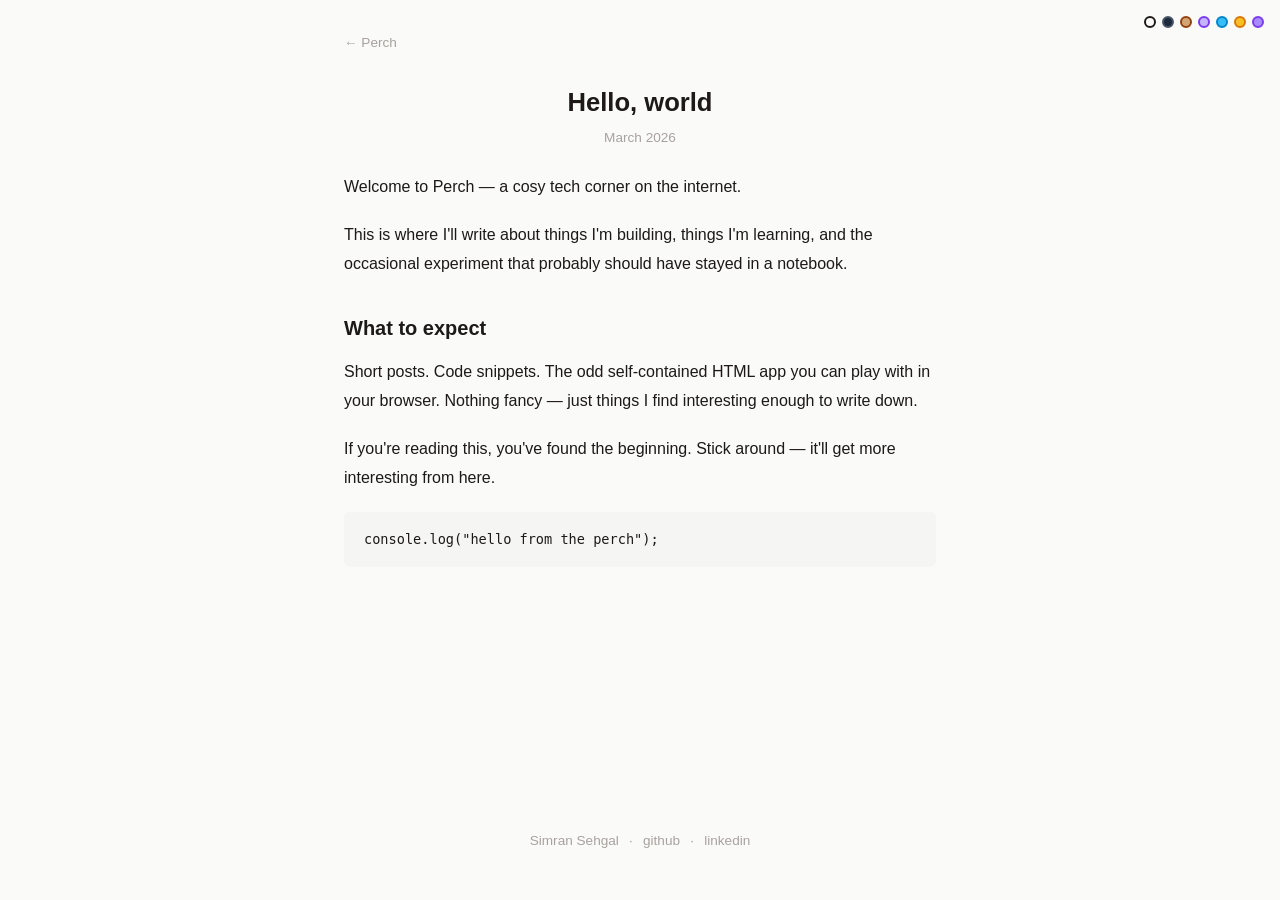
==== posts/hello-world.html @ 26790ab5 "feat: add hello-world sample blog post Co-Authored-By: Claude Sonnet 4.6 <noreply@anthropic.com>" ====
<!DOCTYPE html>
<html lang="en" data-theme="light">
<head>
  <meta charset="UTF-8">
  <meta name="viewport" content="width=device-width, initial-scale=1.0">
  <title>Hello, world — Perch</title>
  <link rel="stylesheet" href="../style.css">
  <script src="../theme.js"></script>
</head>
<body>

  <div class="theme-dots">
    <span class="theme-dot" data-theme="light" title="Light"></span>
    <span class="theme-dot" data-theme="dark" title="Dark"></span>
    <span class="theme-dot" data-theme="warm" title="Warm"></span>
    <span class="theme-dot" data-theme="lavender" title="Lavender"></span>
    <span class="theme-dot" data-theme="blueprint" title="Blueprint"></span>
    <span class="theme-dot" data-theme="starry" title="Starry"></span>
    <span class="theme-dot" data-theme="gingham" title="Gingham"></span>
  </div>

  <a class="back-link" href="../index.html">&larr; Perch</a>

  <header class="post-header">
    <h1 class="post-title">Hello, world</h1>
    <p class="post-meta">March 2026</p>
  </header>

  <article class="post-body">
    <p>Welcome to Perch — a cosy tech corner on the internet.</p>

    <p>This is where I'll write about things I'm building, things I'm learning, and the occasional experiment that probably should have stayed in a notebook.</p>

    <h2>What to expect</h2>

    <p>Short posts. Code snippets. The odd self-contained HTML app you can play with in your browser. Nothing fancy — just things I find interesting enough to write down.</p>

    <p>If you're reading this, you've found the beginning. Stick around — it'll get more interesting from here.</p>

    <pre><code>console.log("hello from the perch");</code></pre>
  </article>

  <footer class="site-footer">
    Simran Sehgal
    <span class="footer-sep">&middot;</span>
    <a href="https://github.com/simransehgal">github</a>
    <span class="footer-sep">&middot;</span>
    <a href="https://linkedin.com/in/simransehgal">linkedin</a>
  </footer>

</body>
</html>
---- style.css ----
/* ===== Reset ===== */
*, *::before, *::after {
  box-sizing: border-box;
  margin: 0;
  padding: 0;
}

/* ===== Theme Definitions ===== */

/* Light (default) */
[data-theme="light"], :root {
  --bg: #fafaf9;
  --text: #1c1917;
  --text-secondary: #57534e;
  --text-muted: #a8a29e;
  --border: #e7e5e4;
  --code-bg: #f5f5f4;
  --code-text: #1c1917;
  --link: #2563eb;
  --accent: #2563eb;
}

/* Dark */
[data-theme="dark"] {
  --bg: #0f172a;
  --text: #e2e8f0;
  --text-secondary: #94a3b8;
  --text-muted: #64748b;
  --border: #1e293b;
  --code-bg: #1e293b;
  --code-text: #e2e8f0;
  --link: #60a5fa;
  --accent: #60a5fa;
}

/* Warm */
[data-theme="warm"] {
  --bg: #fdf6e3;
  --text: #3d2b1f;
  --text-secondary: #6b5344;
  --text-muted: #a08b7a;
  --border: #e8dcc8;
  --code-bg: #f5ead6;
  --code-text: #3d2b1f;
  --link: #b45309;
  --accent: #b45309;
}

/* Lavender */
[data-theme="lavender"] {
  --bg: #f5f3ff;
  --text: #1e1b4b;
  --text-secondary: #6b6394;
  --text-muted: #a5a0c8;
  --border: #e4e0f5;
  --code-bg: #ede9fe;
  --code-text: #1e1b4b;
  --link: #7c3aed;
  --accent: #7c3aed;
}

/* Blueprint */
[data-theme="blueprint"] {
  --bg: #0f172a;
  --text: #e0f2fe;
  --text-secondary: #7dd3fc;
  --text-muted: #38bdf8;
  --border: rgba(56, 189, 248, 0.15);
  --code-bg: rgba(56, 189, 248, 0.08);
  --code-text: #bae6fd;
  --link: #38bdf8;
  --accent: #38bdf8;
}

[data-theme="blueprint"] html,
[data-theme="blueprint"] {
  background-color: #0f172a;
  background-image:
    linear-gradient(rgba(56, 189, 248, 0.07) 1px, transparent 1px),
    linear-gradient(90deg, rgba(56, 189, 248, 0.07) 1px, transparent 1px);
  background-size: 24px 24px;
}

/* Starry */
[data-theme="starry"] {
  --bg: #1e3a5f;
  --text: #fef3c7;
  --text-secondary: #bfdbfe;
  --text-muted: #93c5fd;
  --border: rgba(251, 191, 36, 0.2);
  --code-bg: rgba(251, 191, 36, 0.08);
  --code-text: #fde68a;
  --link: #fbbf24;
  --accent: #fbbf24;
}

[data-theme="starry"] {
  background-color: #1e3a5f;
  background-image:
    radial-gradient(2px 2px at 10% 15%, #fbbf24 50%, transparent 50%),
    radial-gradient(2px 2px at 25% 60%, #fbbf24 50%, transparent 50%),
    radial-gradient(1.5px 1.5px at 40% 8%, #fde68a 50%, transparent 50%),
    radial-gradient(2px 2px at 55% 45%, #fbbf24 50%, transparent 50%),
    radial-gradient(1.5px 1.5px at 70% 25%, #fde68a 50%, transparent 50%),
    radial-gradient(2px 2px at 85% 70%, #fbbf24 50%, transparent 50%),
    radial-gradient(1px 1px at 15% 80%, #fde68a 50%, transparent 50%),
    radial-gradient(1.5px 1.5px at 48% 90%, #fbbf24 50%, transparent 50%),
    radial-gradient(2px 2px at 90% 10%, #fde68a 50%, transparent 50%),
    radial-gradient(1px 1px at 60% 75%, #fbbf24 50%, transparent 50%),
    radial-gradient(1.5px 1.5px at 5% 45%, #fde68a 50%, transparent 50%),
    radial-gradient(2px 2px at 35% 35%, #fbbf24 50%, transparent 50%),
    radial-gradient(1px 1px at 75% 55%, #fde68a 50%, transparent 50%),
    radial-gradient(1.5px 1.5px at 95% 40%, #fbbf24 50%, transparent 50%);
}

/* Gingham */
[data-theme="gingham"] {
  --bg: #faf5ff;
  --text: #581c87;
  --text-secondary: #7c3aed;
  --text-muted: #a78bfa;
  --border: rgba(139, 92, 246, 0.15);
  --code-bg: #ede9fe;
  --code-text: #581c87;
  --link: #7c3aed;
  --accent: #7c3aed;
}

[data-theme="gingham"] {
  background-color: #faf5ff;
  background-image:
    linear-gradient(45deg, #e9d5ff 25%, transparent 25%),
    linear-gradient(-45deg, #e9d5ff 25%, transparent 25%),
    linear-gradient(45deg, transparent 75%, #e9d5ff 75%),
    linear-gradient(-45deg, transparent 75%, #e9d5ff 75%);
  background-size: 20px 20px;
  background-position: 0 0, 0 10px, 10px -10px, -10px 0;
}

/* ===== Base Styles ===== */
html {
  font-family: -apple-system, BlinkMacSystemFont, "Segoe UI", Helvetica, Arial, sans-serif;
  line-height: 1.6;
  color: var(--text);
  background: var(--bg);
}

body {
  max-width: 640px;
  margin: 0 auto;
  padding: 2rem 1.5rem;
  min-height: 100vh;
  display: flex;
  flex-direction: column;
}

a {
  color: var(--link);
  text-decoration: none;
}

a:hover {
  text-decoration: underline;
}

/* ===== Theme Switcher Dots ===== */
.theme-dots {
  position: fixed;
  top: 1rem;
  right: 1rem;
  display: flex;
  gap: 6px;
  z-index: 100;
}

.theme-dot {
  width: 12px;
  height: 12px;
  border-radius: 50%;
  border: 2px solid transparent;
  cursor: pointer;
  transition: transform 0.15s ease;
}

.theme-dot:hover {
  transform: scale(1.3);
}

.theme-dot.active {
  border-color: var(--text);
}

.theme-dot[data-theme="light"] { background: #fafaf9; border-color: #d6d3d1; }
.theme-dot[data-theme="dark"] { background: #1e293b; border-color: #475569; }
.theme-dot[data-theme="warm"] { background: #d4a574; border-color: #92400e; }
.theme-dot[data-theme="lavender"] { background: #c4b5fd; border-color: #7c3aed; }
.theme-dot[data-theme="blueprint"] { background: #38bdf8; border-color: #0284c7; }
.theme-dot[data-theme="starry"] { background: #fbbf24; border-color: #d97706; }
.theme-dot[data-theme="gingham"] { background: #a78bfa; border-color: #7c3aed; }

.theme-dot.active[data-theme="light"] { border-color: #1c1917; }
.theme-dot.active[data-theme="dark"] { border-color: #e2e8f0; }
.theme-dot.active[data-theme="warm"] { border-color: #3d2b1f; }
.theme-dot.active[data-theme="lavender"] { border-color: #1e1b4b; }
.theme-dot.active[data-theme="blueprint"] { border-color: #e0f2fe; }
.theme-dot.active[data-theme="starry"] { border-color: #fef3c7; }
.theme-dot.active[data-theme="gingham"] { border-color: #1e1b4b; }

/* ===== Header ===== */
.site-header {
  text-align: center;
  padding: 3rem 0 2rem;
}

.site-title {
  font-size: 2rem;
  font-weight: 700;
  color: var(--text);
  letter-spacing: 0.5px;
}

.site-bio {
  font-size: 0.95rem;
  color: var(--text-secondary);
  margin-top: 0.5rem;
  max-width: 360px;
  margin-left: auto;
  margin-right: auto;
}

/* ===== Post List (Homepage) ===== */
.post-list {
  list-style: none;
  flex: 1;
}

.post-item {
  padding: 0.75rem 0;
  border-bottom: 1px solid var(--border);
}

.post-item:last-child {
  border-bottom: none;
}

.post-date {
  font-size: 0.8rem;
  color: var(--text-muted);
}

.post-link {
  display: block;
  color: var(--text);
  font-size: 1rem;
  margin-top: 0.15rem;
}

.post-link:hover {
  color: var(--link);
}

/* ===== Footer ===== */
.site-footer {
  text-align: center;
  padding: 2rem 0 1rem;
  font-size: 0.85rem;
  color: var(--text-muted);
}

.site-footer a {
  color: var(--text-muted);
}

.site-footer a:hover {
  color: var(--text);
}

.footer-sep {
  margin: 0 0.4rem;
}

/* ===== Post Page ===== */
.back-link {
  font-size: 0.85rem;
  color: var(--text-muted);
}

.back-link:hover {
  color: var(--text);
}

.post-header {
  text-align: center;
  padding: 2rem 0 1.5rem;
}

.post-title {
  font-size: 1.6rem;
  font-weight: 700;
  color: var(--text);
  line-height: 1.3;
}

.post-meta {
  font-size: 0.85rem;
  color: var(--text-muted);
  margin-top: 0.5rem;
}

.post-body {
  flex: 1;
  line-height: 1.8;
  color: var(--text);
}

.post-body p {
  margin-bottom: 1.2rem;
}

.post-body h2 {
  font-size: 1.25rem;
  margin: 2rem 0 0.75rem;
  color: var(--text);
}

.post-body code {
  font-family: "SF Mono", "Fira Code", "Fira Mono", Menlo, Consolas, monospace;
  background: var(--code-bg);
  padding: 0.15rem 0.35rem;
  border-radius: 3px;
  font-size: 0.88em;
  color: var(--code-text);
}

.post-body pre {
  background: var(--code-bg);
  padding: 1rem 1.25rem;
  border-radius: 6px;
  overflow-x: auto;
  margin-bottom: 1.2rem;
}

.post-body pre code {
  background: none;
  padding: 0;
  font-size: 0.85rem;
  line-height: 1.6;
}
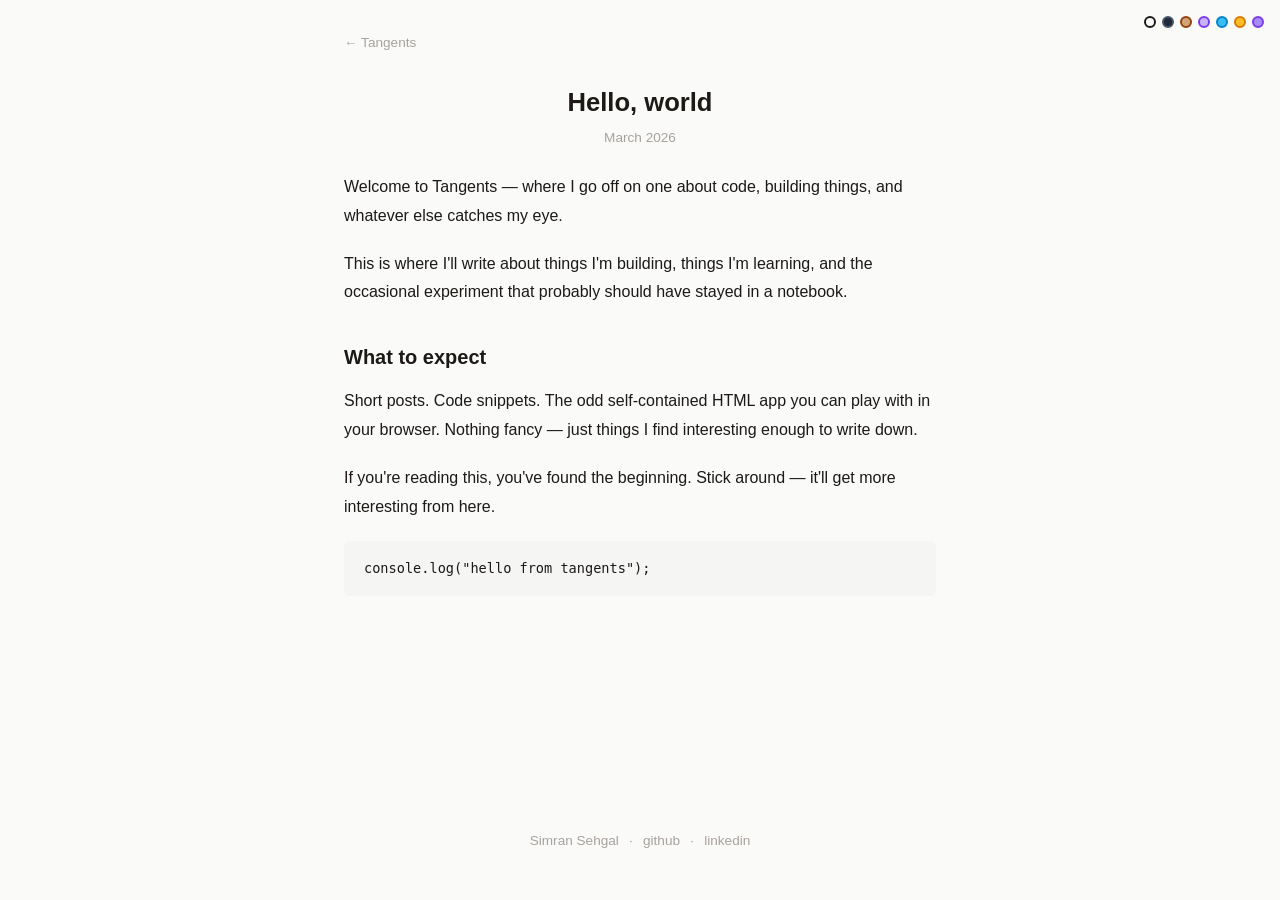
==== commit 93731cad: "rename Perch to Tangents, update GitHub username to sehgal-simran Co-Authored-By: Claude Opus 4.6 <n" ====
--- a/posts/hello-world.html
+++ b/posts/hello-world.html
@@ -3,7 +3,7 @@
 <head>
   <meta charset="UTF-8">
   <meta name="viewport" content="width=device-width, initial-scale=1.0">
-  <title>Hello, world — Perch</title>
+  <title>Hello, world — Tangents</title>
   <link rel="stylesheet" href="../style.css">
   <script src="../theme.js"></script>
 </head>
@@ -19,7 +19,7 @@
     <span class="theme-dot" data-theme="gingham" title="Gingham"></span>
   </div>
 
-  <a class="back-link" href="../index.html">&larr; Perch</a>
+  <a class="back-link" href="../index.html">&larr; Tangents</a>
 
   <header class="post-header">
     <h1 class="post-title">Hello, world</h1>
@@ -27,7 +27,7 @@
   </header>
 
   <article class="post-body">
-    <p>Welcome to Perch — a cosy tech corner on the internet.</p>
+    <p>Welcome to Tangents — where I go off on one about code, building things, and whatever else catches my eye.</p>
 
     <p>This is where I'll write about things I'm building, things I'm learning, and the occasional experiment that probably should have stayed in a notebook.</p>
 
@@ -37,13 +37,13 @@
 
     <p>If you're reading this, you've found the beginning. Stick around — it'll get more interesting from here.</p>
 
-    <pre><code>console.log("hello from the perch");</code></pre>
+    <pre><code>console.log("hello from tangents");</code></pre>
   </article>
 
   <footer class="site-footer">
     Simran Sehgal
     <span class="footer-sep">&middot;</span>
-    <a href="https://github.com/simransehgal">github</a>
+    <a href="https://github.com/sehgal-simran">github</a>
     <span class="footer-sep">&middot;</span>
     <a href="https://linkedin.com/in/simransehgal">linkedin</a>
   </footer>
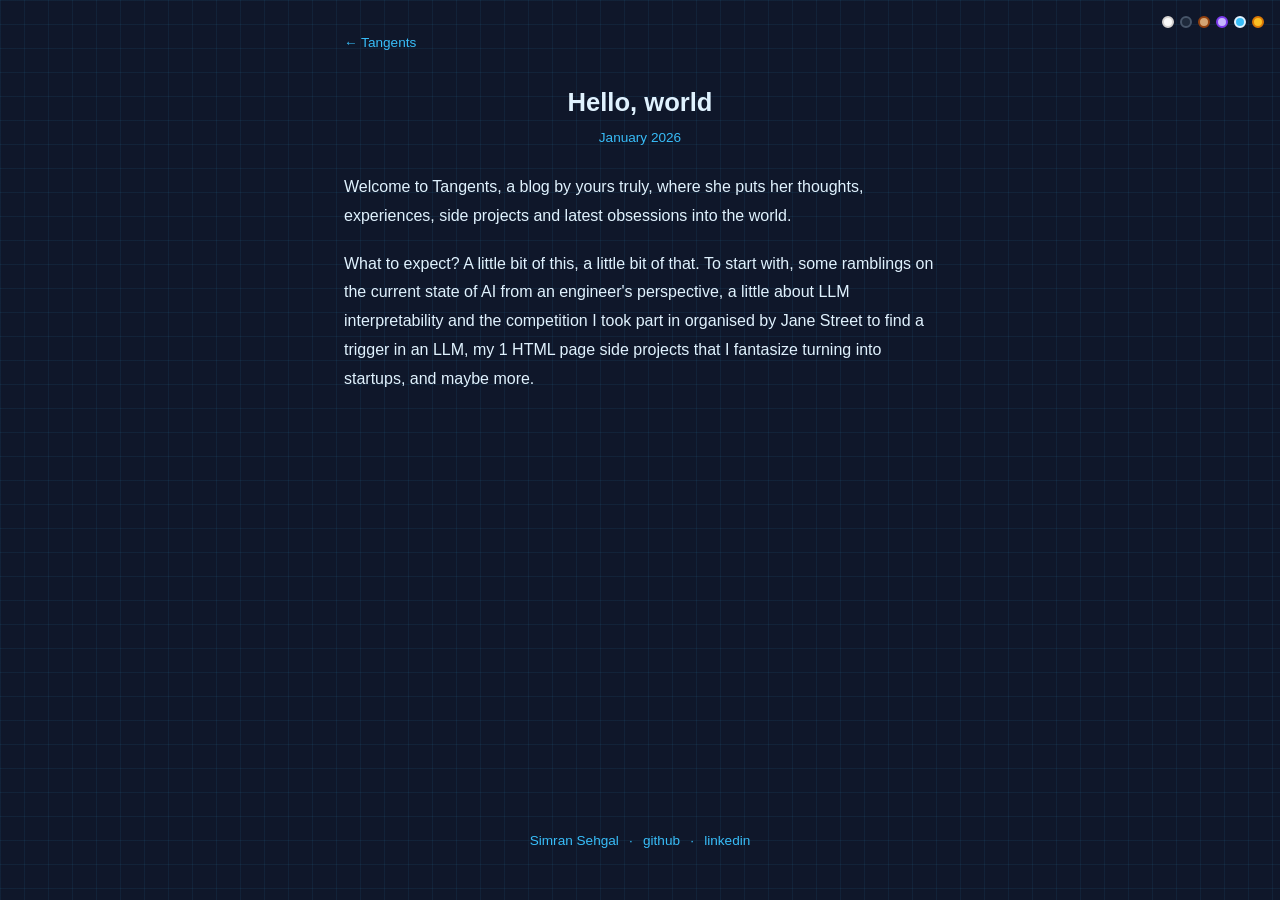
==== commit 9fac00e2: "add three posts and supporting infrastructure - new posts: anatomy-of-mcp, mcp-is-just-plumbing, jan" ====
--- a/posts/hello-world.html
+++ b/posts/hello-world.html
@@ -1,5 +1,5 @@
 <!DOCTYPE html>
-<html lang="en" data-theme="light">
+<html lang="en" data-theme="blueprint">
 <head>
   <meta charset="UTF-8">
   <meta name="viewport" content="width=device-width, initial-scale=1.0">
@@ -16,28 +16,19 @@
     <span class="theme-dot" data-theme="lavender" title="Lavender"></span>
     <span class="theme-dot" data-theme="blueprint" title="Blueprint"></span>
     <span class="theme-dot" data-theme="starry" title="Starry"></span>
-    <span class="theme-dot" data-theme="gingham" title="Gingham"></span>
   </div>
 
   <a class="back-link" href="../index.html">&larr; Tangents</a>
 
   <header class="post-header">
     <h1 class="post-title">Hello, world</h1>
-    <p class="post-meta">March 2026</p>
+    <p class="post-meta">January 2026</p>
   </header>
 
   <article class="post-body">
-    <p>Welcome to Tangents — where I go off on one about code, building things, and whatever else catches my eye.</p>
+    <p>Welcome to Tangents, a blog by yours truly, where she puts her thoughts, experiences, side projects and latest obsessions into the world.</p>
 
-    <p>This is where I'll write about things I'm building, things I'm learning, and the occasional experiment that probably should have stayed in a notebook.</p>
-
-    <h2>What to expect</h2>
-
-    <p>Short posts. Code snippets. The odd self-contained HTML app you can play with in your browser. Nothing fancy — just things I find interesting enough to write down.</p>
-
-    <p>If you're reading this, you've found the beginning. Stick around — it'll get more interesting from here.</p>
-
-    <pre><code>console.log("hello from tangents");</code></pre>
+    <p>What to expect? A little bit of this, a little bit of that. To start with, some ramblings on the current state of AI from an engineer's perspective, a little about LLM interpretability and the competition I took part in organised by Jane Street to find a trigger in an LLM, my 1 HTML page side projects that I fantasize turning into startups, and maybe more.</p>
   </article>
 
   <footer class="site-footer">
@@ -45,7 +36,7 @@
     <span class="footer-sep">&middot;</span>
     <a href="https://github.com/sehgal-simran">github</a>
     <span class="footer-sep">&middot;</span>
-    <a href="https://linkedin.com/in/simransehgal">linkedin</a>
+    <a href="https://in.linkedin.com/in/sehgal-simran">linkedin</a>
   </footer>
 
 </body>
--- a/style.css
+++ b/style.css
@@ -113,30 +113,6 @@
     radial-gradient(1.5px 1.5px at 95% 40%, #fbbf24 50%, transparent 50%);
 }
 
-/* Gingham */
-[data-theme="gingham"] {
-  --bg: #faf5ff;
-  --text: #581c87;
-  --text-secondary: #7c3aed;
-  --text-muted: #a78bfa;
-  --border: rgba(139, 92, 246, 0.15);
-  --code-bg: #ede9fe;
-  --code-text: #581c87;
-  --link: #7c3aed;
-  --accent: #7c3aed;
-}
-
-[data-theme="gingham"] {
-  background-color: #faf5ff;
-  background-image:
-    linear-gradient(45deg, #e9d5ff 25%, transparent 25%),
-    linear-gradient(-45deg, #e9d5ff 25%, transparent 25%),
-    linear-gradient(45deg, transparent 75%, #e9d5ff 75%),
-    linear-gradient(-45deg, transparent 75%, #e9d5ff 75%);
-  background-size: 20px 20px;
-  background-position: 0 0, 0 10px, 10px -10px, -10px 0;
-}
-
 /* ===== Base Styles ===== */
 html {
   font-family: -apple-system, BlinkMacSystemFont, "Segoe UI", Helvetica, Arial, sans-serif;
@@ -196,7 +172,6 @@
 .theme-dot[data-theme="lavender"] { background: #c4b5fd; border-color: #7c3aed; }
 .theme-dot[data-theme="blueprint"] { background: #38bdf8; border-color: #0284c7; }
 .theme-dot[data-theme="starry"] { background: #fbbf24; border-color: #d97706; }
-.theme-dot[data-theme="gingham"] { background: #a78bfa; border-color: #7c3aed; }
 
 .theme-dot.active[data-theme="light"] { border-color: #1c1917; }
 .theme-dot.active[data-theme="dark"] { border-color: #e2e8f0; }
@@ -204,7 +179,6 @@
 .theme-dot.active[data-theme="lavender"] { border-color: #1e1b4b; }
 .theme-dot.active[data-theme="blueprint"] { border-color: #e0f2fe; }
 .theme-dot.active[data-theme="starry"] { border-color: #fef3c7; }
-.theme-dot.active[data-theme="gingham"] { border-color: #1e1b4b; }
 
 /* ===== Header ===== */
 .site-header {
@@ -346,3 +320,43 @@
   font-size: 0.85rem;
   line-height: 1.6;
 }
+
+.post-body blockquote {
+  border-left: 3px solid var(--border);
+  margin: 1.2rem 0;
+  padding: 0.25rem 0 0.25rem 1rem;
+  color: var(--text-secondary);
+  font-style: italic;
+}
+
+.post-body blockquote a {
+  color: var(--link);
+}
+
+.post-body hr {
+  border: 0;
+  border-top: 1px solid var(--border);
+  margin: 2rem 0;
+}
+
+.post-body a {
+  color: var(--link);
+}
+
+.post-body ul,
+.post-body ol {
+  margin: 0 0 1.2rem 0;
+  padding-left: 1.5rem;
+}
+
+.post-body li {
+  margin-bottom: 0.5rem;
+}
+
+.post-body img {
+  max-width: 100%;
+  height: auto;
+  display: block;
+  margin: 1.5rem auto;
+  border-radius: 4px;
+}
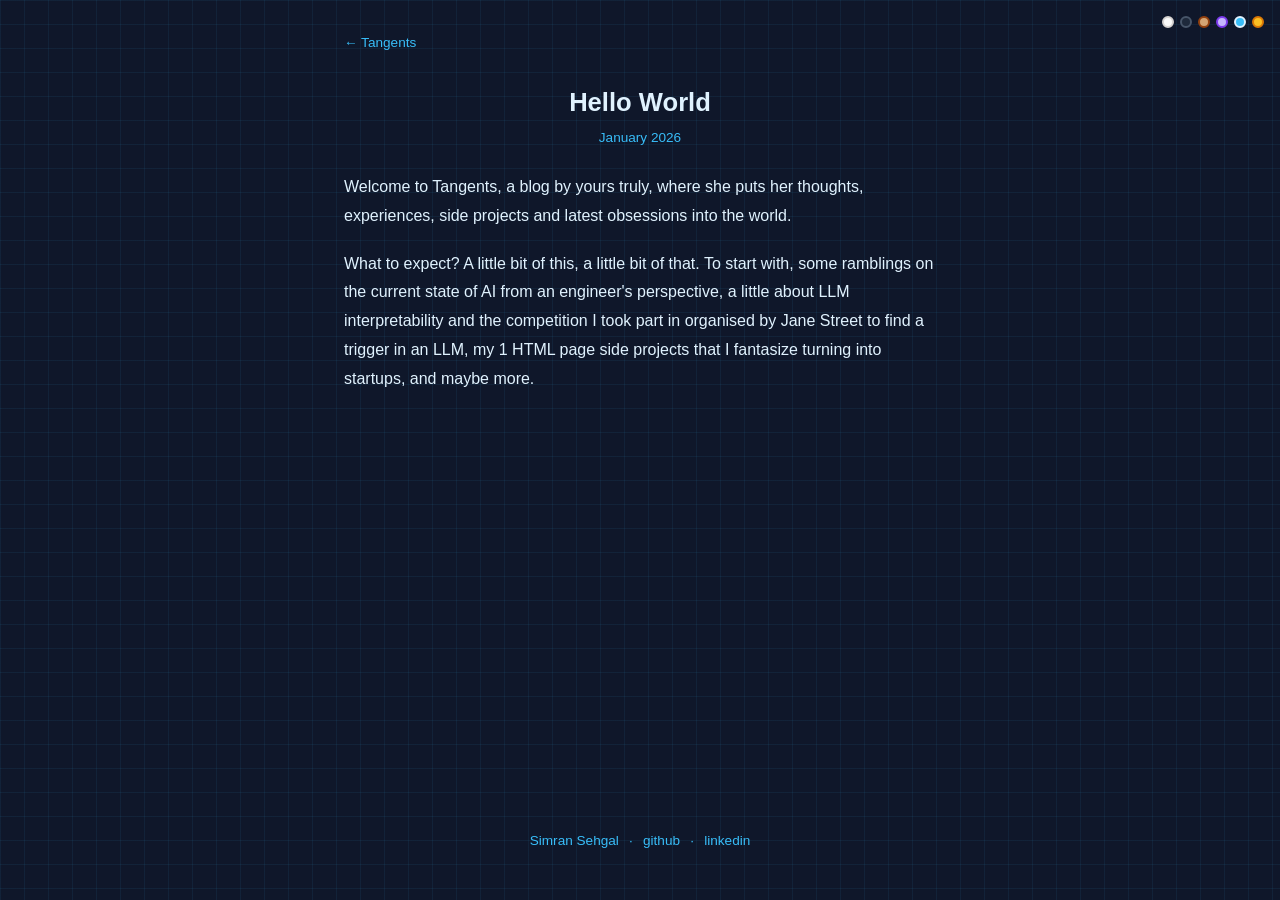
==== commit 6f22de64: "match post title and page title to "Hello World" Co-Authored-By: Claude Opus 4.7 (1M context) <norep" ====
--- a/posts/hello-world.html
+++ b/posts/hello-world.html
@@ -3,7 +3,7 @@
 <head>
   <meta charset="UTF-8">
   <meta name="viewport" content="width=device-width, initial-scale=1.0">
-  <title>Hello, world — Tangents</title>
+  <title>Hello World — Tangents</title>
   <link rel="stylesheet" href="../style.css">
   <script src="../theme.js"></script>
 </head>
@@ -21,7 +21,7 @@
   <a class="back-link" href="../index.html">&larr; Tangents</a>
 
   <header class="post-header">
-    <h1 class="post-title">Hello, world</h1>
+    <h1 class="post-title">Hello World</h1>
     <p class="post-meta">January 2026</p>
   </header>
 
